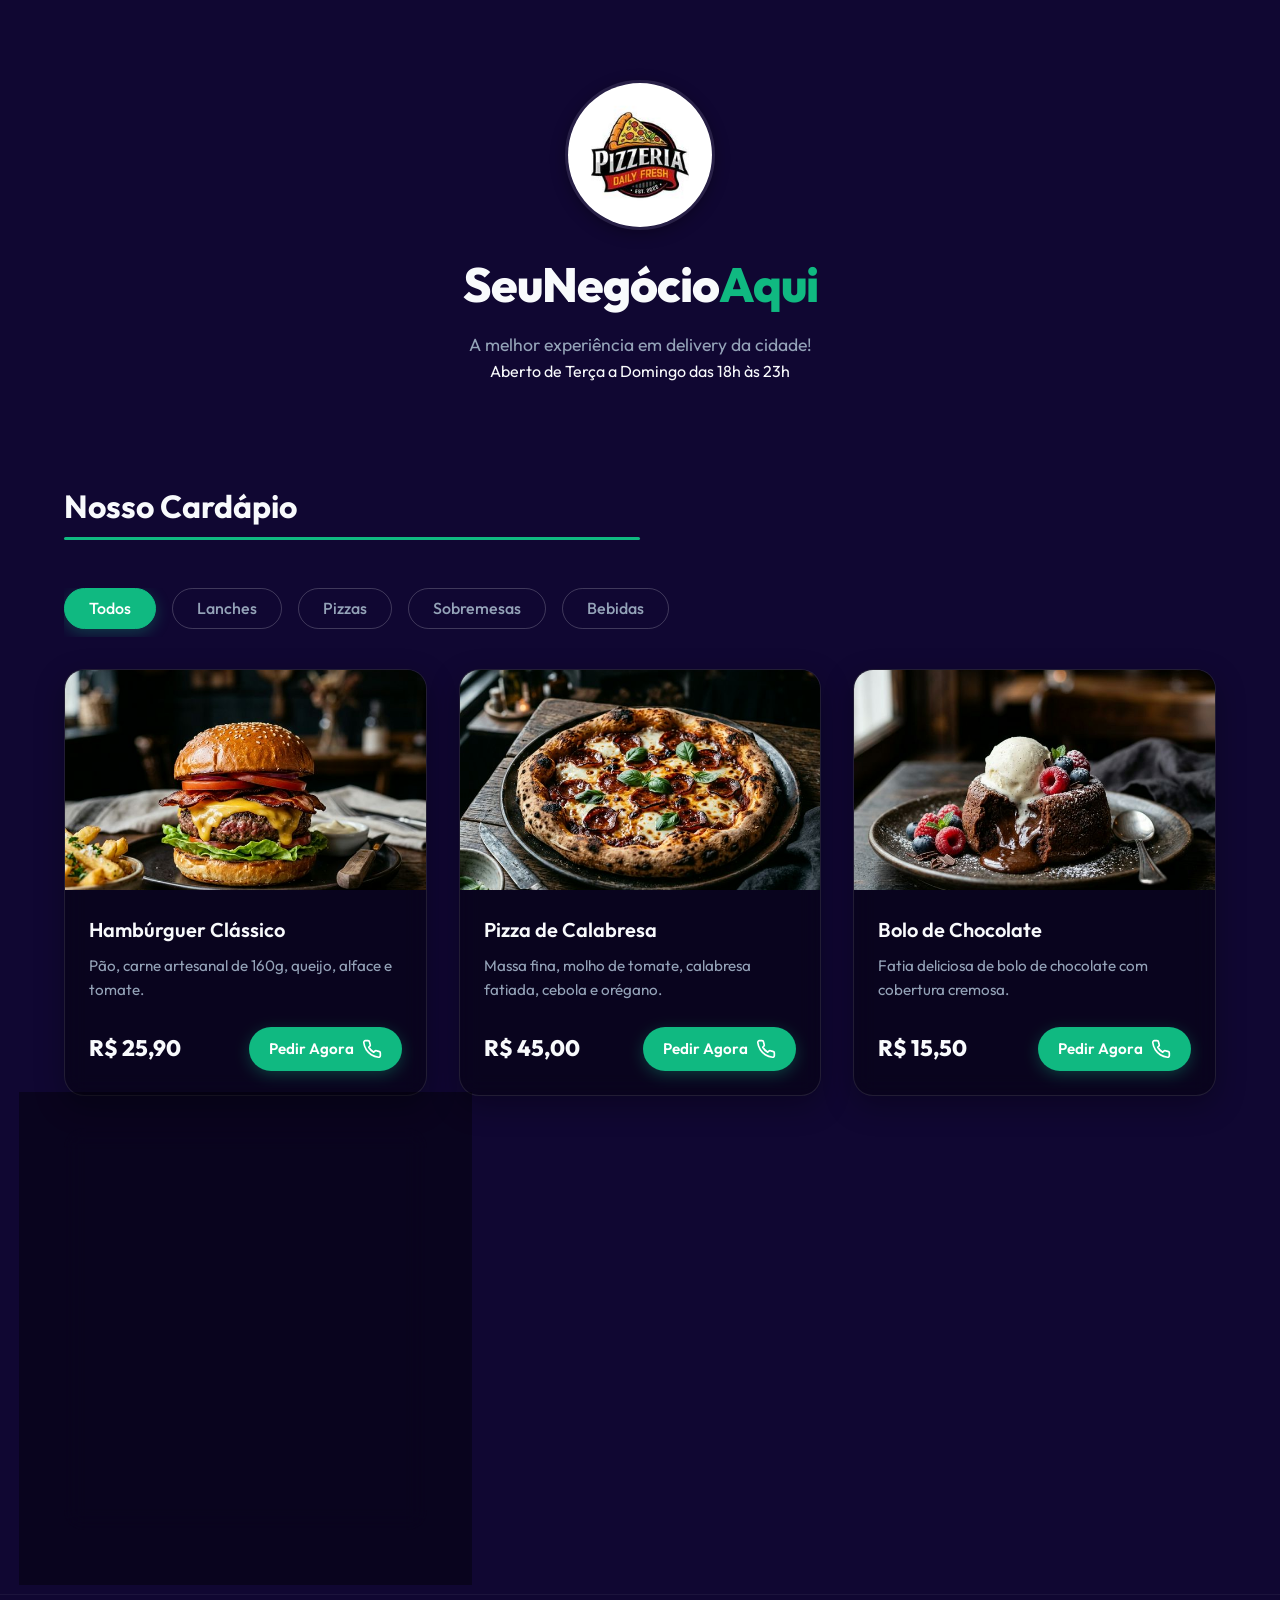
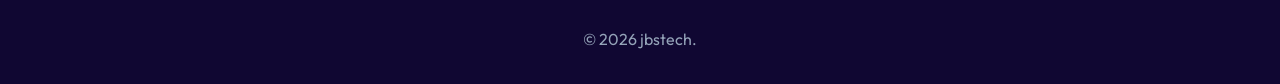
==== index.html @ eecffa64 "first commit" ====
<!DOCTYPE html>
<html lang="pt-BR">

<head>
    <meta charset="UTF-8">
    <meta name="viewport" content="width=device-width, initial-scale=1.0">
    <title id="page-title">Menu | Faça seu pedido</title>
    <meta name="description" content="Cardápio online. Escolha seus produtos e peça diretamente pelo WhatsApp.">
    <link rel="preconnect" href="https://fonts.googleapis.com">
    <link rel="preconnect" href="https://fonts.gstatic.com" crossorigin>
    <link href="https://fonts.googleapis.com/css2?family=Outfit:wght@300;400;600;800&display=swap" rel="stylesheet">
    <link rel="stylesheet" href="style.css">
</head>

<body>
    <header class="header">
        <div class="container header-content">
            <!-- As informações abaixo agora são alteradas automaticamente pelo arquivo script.js! -->
            <img src="" alt="Logo" class="brand-logo" id="brand-logo" style="display: none;">
            <h1 class="logo" id="brand-name">Nome do <span>Estabelecimento</span></h1>
            <p class="subtitle" id="brand-subtitle">Seu subtítulo principal vai aqui</p>
            <p id="brand-slogan">Slogan ou aviso adicional vai aqui</p>
        </div>
    </header>

    <main class="container">
        <section class="menu-section">
            <div class="menu-header">
                <h2 class="section-title">Nosso Cardápio</h2>
                <nav id="category-menu" class="category-menu">
                    <!-- Categorias geradas automaticamente pelo script.js -->
                </nav>
            </div>

            <div class="grid" id="product-list">
                <!-- Os produtos serão carregados aqui automaticamente pelo script.js -->
            </div>
        </section>
    </main>

    <footer class="footer">
        <div class="container">
            <p>&copy; <span id="year"></span> jbstech.</p>
        </div>
    </footer>

    <script src="script.js"></script>
</body>

</html>
---- style.css ----
:root {
    --primary-bg: #100732;
    --card-bg: rgba(0, 0, 0, 0.4);
    /* Fundo escuro universal e neutro para combinar com qualquer cor do site */
    --text-main: #f8fafc;
    --text-muted: #94a3b8;
    --accent: #10b981;
    /* WhatsApp Greenish Accent */
    --accent-hover: #059669;
    --card-radius: 20px;
    --transition-speed: 0.3s;
}

* {
    margin: 0;
    padding: 0;
    box-sizing: border-box;
}

body {
    font-family: 'Outfit', sans-serif;
    background-color: var(--primary-bg);
    color: var(--text-main);
    line-height: 1.6;
    min-height: 100vh;
    display: flex;
    flex-direction: column;
}

.container {
    width: 90%;
    max-width: 1200px;
    margin: 0 auto;
}

/* Header Styles */
.header {
    padding: 5rem 0 4rem 0;
    /* Um pouco mais alto para a foto aparecer bem */
    text-align: center;
    margin-bottom: 2rem;
    position: relative;
    /* Necessário para o pseudo-elemento absoluto */
}

/* Os pseudo-elementos abaixo hospedam as duas imagens de fundo injetadas. 
   O CSS lida com a transição de opacidade (crossfade) super suave entre elas! */
.header::before, .header::after {
    content: "";
    position: absolute;
    top: 0; left: 0; right: 0; bottom: 0;
    background-size: cover;
    background-position: center;
    z-index: -1;
    /* Transição mágica e lenta de 2 segundos de esfumaçamento */
    transition: opacity 2s ease-in-out;
    /* A máscara faz com que a opacidade dessa imagem desapareça totalmente aos 98% da altura */
    -webkit-mask-image: linear-gradient(to bottom, black 0%, black 85%, transparent 98%);
    mask-image: linear-gradient(to bottom, black 0%, black 85%, transparent 98%);
}

.header::before {
    background-image: var(--header-bg-image-1);
    opacity: 0.35; /* Imagem 1 começa visível */
}

.header::after {
    background-image: var(--header-bg-image-2);
    opacity: 0; /* Imagem 2 começa escondida */
}

/* Quando o JS injeta essa classe, a Imagem 1 esconde e a Imagem 2 aparece */
.header.show-second-bg::before {
    opacity: 0;
}
.header.show-second-bg::after {
    opacity: 0.35;
}

.header .container {
    position: relative;
    z-index: 1;
    /* Garante que os textos do título e logo fiquem ACIMA da imagem com opacidade */
}

.logo {
    font-size: 3rem;
    font-weight: 800;
    letter-spacing: -1px;
    margin-bottom: 0.5rem;
}

.logo span {
    color: var(--accent);
}

.subtitle {
    font-size: 1.1rem;
    color: var(--text-muted);
}

/* Menu Grid */
.menu-section {
    flex: 1;
    margin-bottom: 4rem;
}

.section-title {
    font-size: 2rem;
    margin-bottom: 2rem;
    position: relative;
    display: inline-block;
}

.section-title::after {
    content: '';
    position: absolute;
    bottom: -8px;
    left: 0;
    width: 50%;
    height: 3px;
    background-color: var(--accent);
    border-radius: 2px;
}

.grid {
    display: grid;
    grid-template-columns: repeat(auto-fill, minmax(320px, 1fr));
    gap: 2rem;
}

/* Card Styles - Glassmorphism */
.card {
    background: var(--card-bg);
    border-radius: var(--card-radius);
    overflow: hidden;
    backdrop-filter: blur(10px);
    -webkit-backdrop-filter: blur(10px);
    border: 1px solid rgba(255, 255, 255, 0.1);
    box-shadow: 0 10px 30px rgba(0, 0, 0, 0.3);
    transition: transform var(--transition-speed) ease, box-shadow var(--transition-speed) ease;
    display: flex;
    flex-direction: column;
}

.card:hover {
    transform: translateY(-8px);
    box-shadow: 0 20px 40px rgba(0, 0, 0, 0.5);
    border-color: rgba(16, 185, 129, 0.3);
}

.card-image-wrapper {
    width: 100%;
    height: 220px;
    overflow: hidden;
    position: relative;
}

.card-image {
    width: 100%;
    height: 100%;
    object-fit: cover;
    transition: transform 0.5s ease;
}

.card:hover .card-image {
    transform: scale(1.08);
}

.card-content {
    padding: 1.5rem;
    display: flex;
    flex-direction: column;
    flex: 1;
}

.card-title {
    font-size: 1.25rem;
    font-weight: 600;
    margin-bottom: 0.5rem;
}

.card-description {
    color: var(--text-muted);
    font-size: 0.95rem;
    margin-bottom: 1.5rem;
    flex: 1;
    /* Pushes footer to bottom */
}

.card-footer {
    display: flex;
    justify-content: space-between;
    align-items: center;
    margin-top: auto;
}

.price {
    font-size: 1.4rem;
    font-weight: 800;
    color: var(--text-main);
}

/* Premium Button */
.btn-order {
    background: var(--accent);
    color: white;
    border: none;
    padding: 0.75rem 1.25rem;
    border-radius: 50px;
    font-weight: 600;
    font-family: inherit;
    font-size: 0.95rem;
    cursor: pointer;
    display: flex;
    align-items: center;
    gap: 0.5rem;
    transition: all var(--transition-speed) ease;
    box-shadow: 0 4px 15px rgba(16, 185, 129, 0.3);
}

.btn-order:hover {
    background: var(--accent-hover);
    transform: scale(1.05);
    box-shadow: 0 6px 20px rgba(16, 185, 129, 0.5);
}

.btn-order:active {
    transform: scale(0.98);
}

/* Footer */
.footer {
    text-align: center;
    padding: 2rem 0;
    color: var(--text-muted);
    border-top: 1px solid rgba(255, 255, 255, 0.05);
    margin-top: auto;
}

/* Responsive */
@media (max-width: 768px) {
    .header {
        padding: 2.5rem 0;
    }

    .logo {
        font-size: 2.5rem;
    }

    .brand-logo {
        max-width: 120px;
        height: 120px;
        margin-bottom: 0.5rem;
    }

    .grid {
        grid-template-columns: repeat(2, 1fr);
        /* 2 Protudos Lado a Lado */
        gap: 0.8rem;
        /* Espaçamento menor entre os cards */
    }

    .card-image-wrapper {
        height: 120px;
        /* Imagens um pouco menores para não alongar muito a tela */
    }

    .card-content {
        padding: 0.8rem;
        /* Margens internas mais justas */
    }

    .card-title {
        font-size: 1rem;
        /* Título um pouco menor */
        line-height: 1.2;
        margin-bottom: 0.3rem;
    }

    .card-description {
        font-size: 0.8rem;
        /* Descrição menor para não tomar tanto espaço vertical */
        margin-bottom: 0.8rem;
    }

    .card-footer {
        flex-direction: column;
        /* Coloca o botão Embaixo do preço no celular para evitar furos */
        align-items: flex-start;
        gap: 0.6rem;
    }

    .price {
        font-size: 1.1rem;
    }

    .btn-order {
        width: 100%;
        /* Botão largo acompanhando as 2 coluninhas */
        justify-content: center;
        padding: 0.5rem;
        font-size: 0.85rem;
    }

    .container {
        width: 96%;
        /* Ganhar o máximo de espaço na largura da tela */
    }

    .btn-category {
        padding: 0.5rem 1.2rem;
        font-size: 0.95rem;
    }
}

/* Category Menu */
.menu-header {
    margin-bottom: 2rem;
    display: flex;
    flex-direction: column;
    gap: 1.5rem;
}

.category-menu {
    display: flex;
    gap: 1rem;
    overflow-x: auto;
    padding-bottom: 0.5rem;
    scrollbar-width: none;
    /* Firefox */
    -webkit-overflow-scrolling: touch;
    /* Scroll suave e natural nos iPhones (iOS) */
    scroll-behavior: smooth;
}

.category-menu::-webkit-scrollbar {
    display: none;
    /* Chrome, Safari */
}

.btn-category {
    background: transparent;
    color: var(--text-muted);
    border: 1px solid rgba(255, 255, 255, 0.2);
    padding: 0.6rem 1.5rem;
    border-radius: 50px;
    font-family: inherit;
    font-size: 1rem;
    font-weight: 500;
    cursor: pointer;
    white-space: nowrap;
    flex-shrink: 0;
    /* Garante que os botões MANTENHAM seu tamanho original e ativem o scroll! */
    transition: all var(--transition-speed) ease;
}

.btn-category:hover {
    color: var(--text-main);
    border-color: rgba(255, 255, 255, 0.5);
}

.btn-category.active {
    background: var(--accent);
    color: white;
    border-color: var(--accent);
    box-shadow: 0 4px 15px rgba(16, 185, 129, 0.3);
}

/* Logo Styles & Animations */
@keyframes float {
    0% {
        transform: translateY(0px);
        box-shadow: 0 4px 15px rgba(0, 0, 0, 0.3);
    }

    50% {
        transform: translateY(-8px);
        box-shadow: 0 12px 20px rgba(0, 0, 0, 0.4);
    }

    100% {
        transform: translateY(0px);
        box-shadow: 0 4px 15px rgba(0, 0, 0, 0.3);
    }
}

.brand-logo {
    max-width: 150px;
    height: 150px;
    object-fit: cover;
    border-radius: 50%;
    /* Faz a imagem ficar perfeitamente redonda */
    margin: 0 auto 1rem auto;
    display: block;
    box-shadow: 0 4px 15px rgba(0, 0, 0, 0.3);
    /* Uma sombra leve para dar muito destaque */
    border: 3px solid rgba(255, 255, 255, 0.1);
    /* Efeito de borda fina elegante */
    animation: float 4s ease-in-out infinite;
    /* Animação flutuante premium e super leve */
}
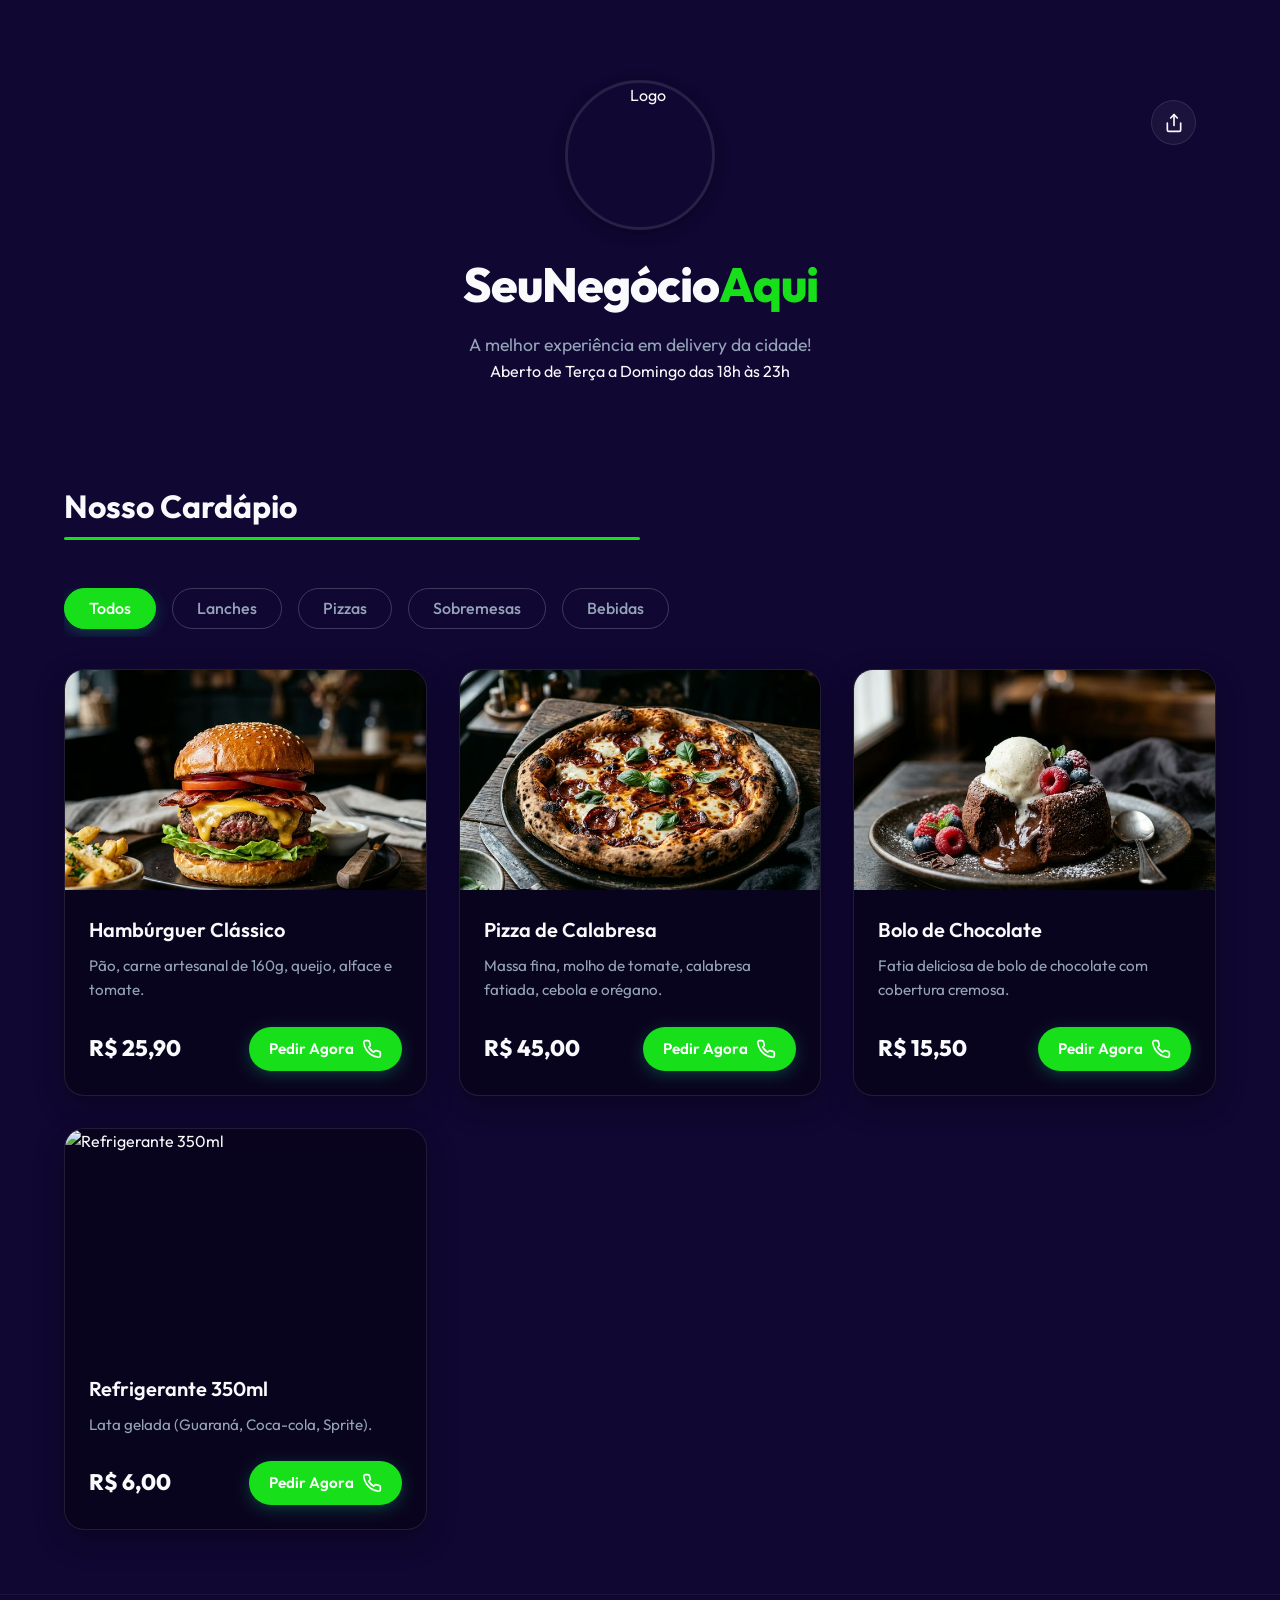
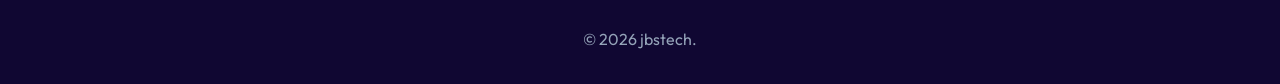
==== commit 9af8aa53: "feat: suporte a múltiplas lojas, temas visuais e botão de compartilhar" ====
--- a/index.html
+++ b/index.html
@@ -20,6 +20,11 @@
             <h1 class="logo" id="brand-name">Nome do <span>Estabelecimento</span></h1>
             <p class="subtitle" id="brand-subtitle">Seu subtítulo principal vai aqui</p>
             <p id="brand-slogan">Slogan ou aviso adicional vai aqui</p>
+            
+            <!-- Botão de Compartilhar Discreto -->
+            <button class="btn-share" id="btn-share" title="Compartilhar Cardápio">
+                <svg xmlns="http://www.w3.org/2000/svg" width="20" height="20" viewBox="0 0 24 24" fill="none" stroke="currentColor" stroke-width="2" stroke-linecap="round" stroke-linejoin="round"><path d="M4 12v8a2 2 0 0 0 2 2h12a2 2 0 0 0 2-2v-8"></path><polyline points="16 6 12 2 8 6"></polyline><line x1="12" y1="2" x2="12" y2="15"></line></svg>
+            </button>
         </div>
     </header>
 
@@ -44,6 +49,7 @@
         </div>
     </footer>
 
+    <script src="data.js"></script>
     <script src="script.js"></script>
 </body>
 
--- a/style.css
+++ b/style.css
@@ -97,6 +97,52 @@
 .subtitle {
     font-size: 1.1rem;
     color: var(--text-muted);
+}
+
+.brand-slogan {
+    color: var(--text-muted);
+    font-size: 0.9rem;
+    margin-bottom: 2rem;
+}
+
+/* Botão de Compartilhar Discreto */
+.btn-share {
+    position: absolute;
+    top: 20px;
+    right: 20px;
+    width: 45px;
+    height: 45px;
+    background: rgba(255, 255, 255, 0.05); /* Bem transparente */
+    border: 1px solid rgba(255, 255, 255, 0.1);
+    color: var(--text-main);
+    border-radius: 50%; /* Redondo */
+    display: flex;
+    align-items: center;
+    justify-content: center;
+    cursor: pointer;
+    transition: all 0.3s cubic-bezier(0.175, 0.885, 0.32, 1.275);
+    backdrop-filter: blur(5px);
+    z-index: 20;
+}
+
+.btn-share:hover {
+    background: rgba(255, 255, 255, 0.15);
+    border-color: var(--accent);
+    color: var(--accent);
+    transform: rotate(15deg) scale(1.1);
+}
+
+.btn-share:active {
+    transform: scale(0.9);
+}
+
+@media (max-width: 768px) {
+    .btn-share {
+        top: 15px;
+        right: 15px;
+        width: 40px;
+        height: 40px;
+    }
 }
 
 /* Menu Grid */
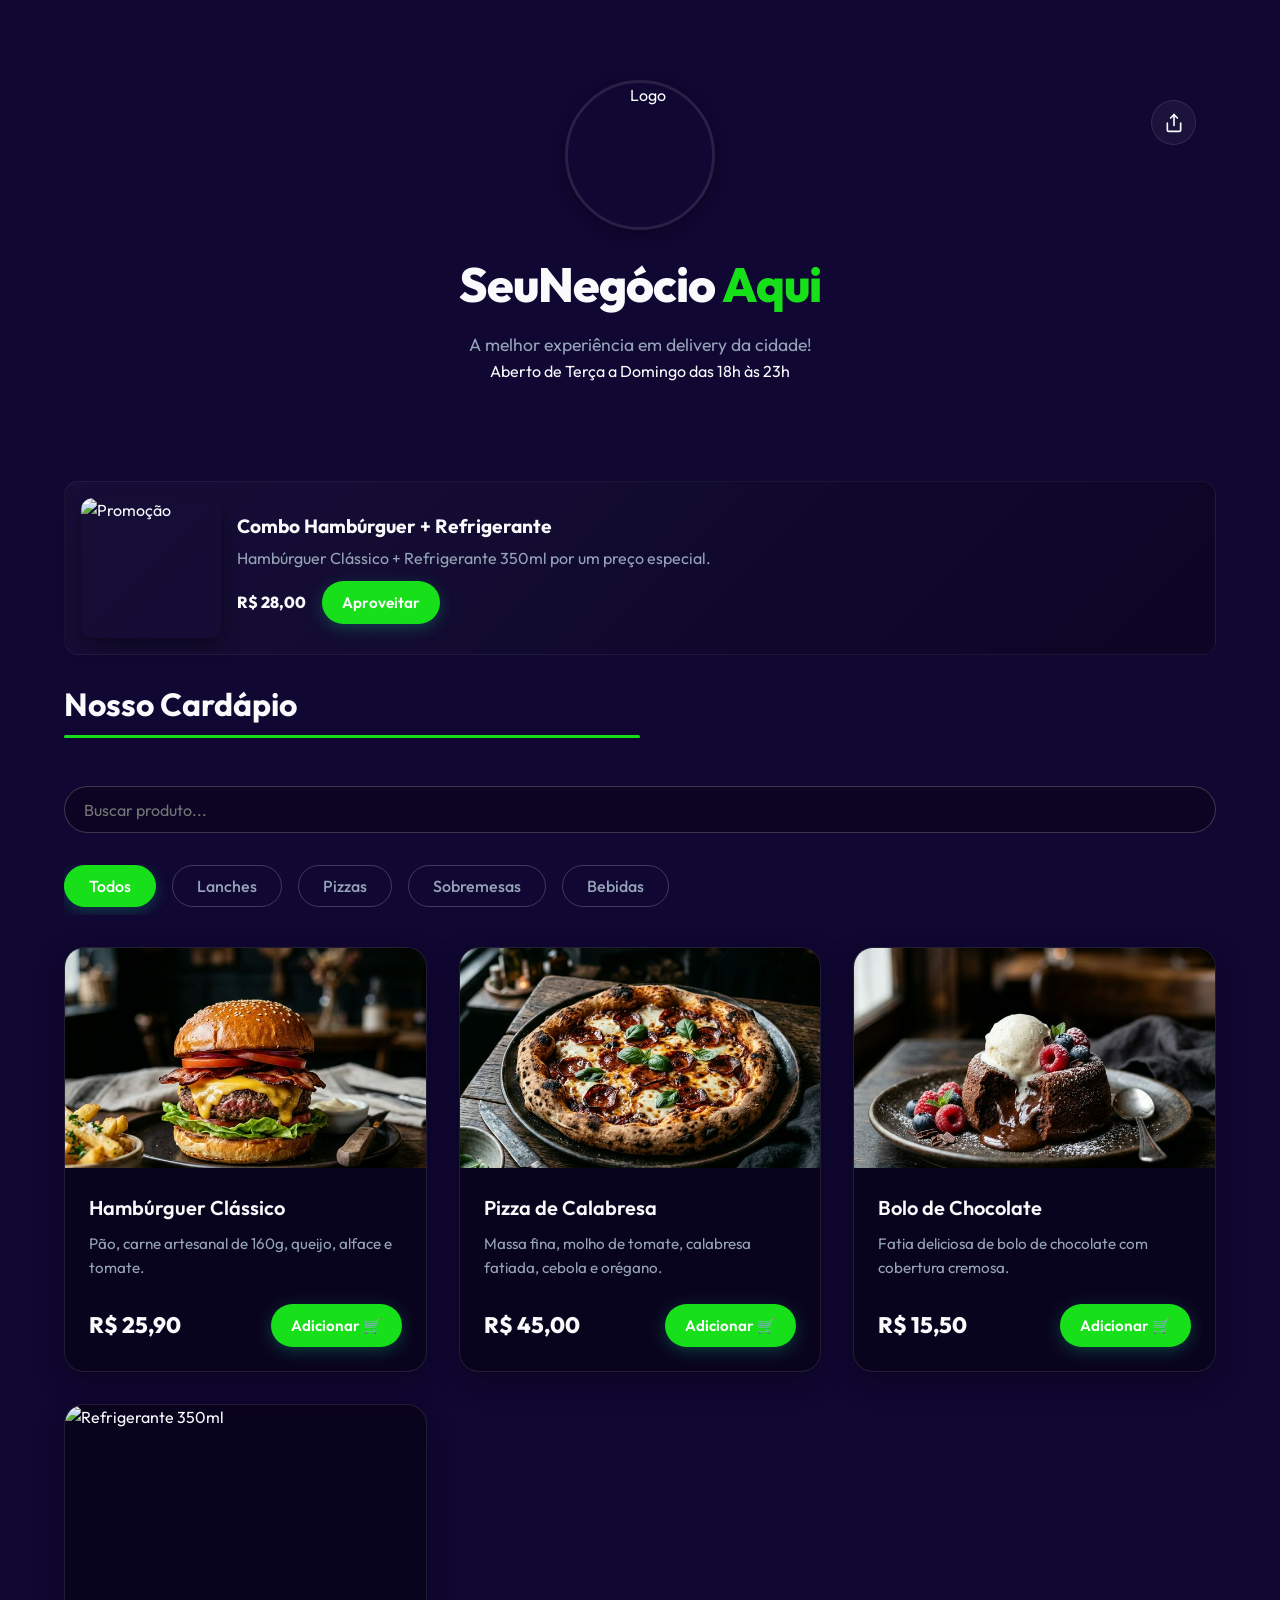
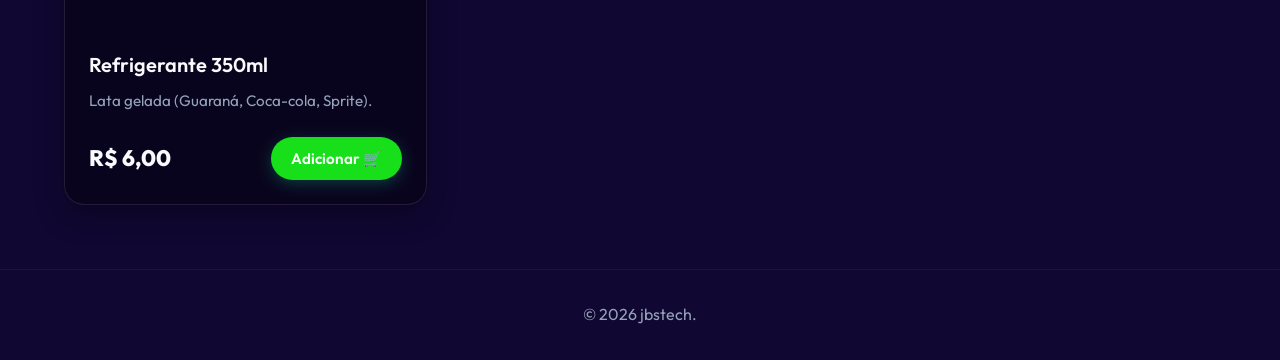
==== commit 8d9395d8: "Adicionado funcionalidades e melhorias no projeto" ====
--- a/index.html
+++ b/index.html
@@ -29,9 +29,28 @@
     </header>
 
     <main class="container">
+        <!-- Seção Promoção de Hoje (preenchida via script.js se disponível) -->
+        <section id="promo-section" class="promo-section" style="display:none; margin-bottom:1.5rem;">
+            <div class="promo-card">
+                <div class="promo-image-wrapper">
+                    <img id="promo-image" src="" alt="Promoção" class="promo-image" style="display:none; width:140px; height:140px; object-fit:cover; border-radius:12px;">
+                </div>
+                <div class="promo-content">
+                    <h2 id="promo-title"></h2>
+                    <p id="promo-desc" class="small-muted"></p>
+                    <div style="display:flex; gap:1rem; align-items:center; margin-top:0.6rem;">
+                        <div id="promo-price" style="font-weight:800;"></div>
+                        <button id="promo-order" class="btn-order">Aproveitar</button>
+                    </div>
+                </div>
+            </div>
+        </section>
         <section class="menu-section">
             <div class="menu-header">
                 <h2 class="section-title">Nosso Cardápio</h2>
+                <div class="search-container">
+                    <input type="text" id="search-input" placeholder="Buscar produto...">
+                </div>
                 <nav id="category-menu" class="category-menu">
                     <!-- Categorias geradas automaticamente pelo script.js -->
                 </nav>
@@ -43,12 +62,76 @@
         </section>
     </main>
 
+    <!-- Botão de Voltar ao Topo -->
+    <button id="back-to-top" class="back-to-top" title="Voltar ao topo">
+        ↑
+    </button>
+
+    <!-- Botão Flutuante do Carrinho -->
+    <button id="cart-fab" class="cart-fab" style="display: none;">
+        🛒 <span id="cart-badge" class="cart-badge">0</span>
+    </button>
+
+    <!-- Modal de Extras/Adicionais -->
+    <div id="extras-overlay" class="cart-overlay"></div>
+    <div id="extras-modal" class="cart-modal">
+        <div class="cart-header">
+            <h2 id="extras-title">Adicionais</h2>
+            <button id="close-extras" class="btn-close">&times;</button>
+        </div>
+        <div id="extras-list" class="cart-items" style="gap: 0.5rem;"></div>
+        <div class="cart-footer"><button id="btn-confirm-extras" class="btn-checkout">Confirmar Adição</button></div>
+    </div>
+
+    <!-- Modal do Carrinho -->
+    <div id="cart-overlay" class="cart-overlay"></div>
+    <div id="cart-modal" class="cart-modal">
+        <div class="cart-header">
+            <h2>Seu Pedido</h2>
+            <button id="close-cart" class="btn-close">&times;</button>
+        </div>
+        <div id="cart-items" class="cart-items"></div>
+        <div class="cart-payment" style="padding: 0 1.5rem 1rem 1.5rem;">
+            <select id="cart-payment-method" class="cart-select">
+                <option value="">Forma de Pagamento...</option>
+                <option value="Pix">Pix</option>
+                <option value="Cartão de Crédito">Cartão de Crédito</option>
+                <option value="Cartão de Débito">Cartão de Débito</option>
+                <option value="Dinheiro">Dinheiro</option>
+            </select>
+        </div>
+        <div class="cart-observations">
+            <textarea id="cart-notes" placeholder="Endereço de entrega ou observações do pedido..." rows="2"></textarea>
+        </div>
+        <div class="cart-footer">
+            <div class="cart-total"><span>Total:</span> <span id="cart-total-price">R$ 0,00</span></div>
+            <button id="btn-checkout" class="btn-checkout">Finalizar Pedido 💬</button>
+        </div>
+    </div>
+
     <footer class="footer">
         <div class="container">
             <p>&copy; <span id="year"></span> jbstech.</p>
         </div>
     </footer>
 
+    <!-- Firebase SDK (Versão Compat) -->
+    <script src="https://www.gstatic.com/firebasejs/10.8.1/firebase-app-compat.js"></script>
+    <script src="https://www.gstatic.com/firebasejs/10.8.1/firebase-firestore-compat.js"></script>
+    <script>
+        // Suas credenciais traduzidas para a inicialização Compat
+        const firebaseConfig = {
+            apiKey: "AIzaSyABboRzNIklEJN7lwu7bA0JFhTa43QCgbU",
+            authDomain: "cardapio-8b24a.firebaseapp.com",
+            projectId: "cardapio-8b24a",
+            storageBucket: "cardapio-8b24a.firebasestorage.app",
+            messagingSenderId: "211578251149",
+            appId: "1:211578251149:web:6795281b760cedd99dbfc4"
+        };
+        firebase.initializeApp(firebaseConfig);
+        const db = firebase.firestore();
+    </script>
+
     <script src="data.js"></script>
     <script src="script.js"></script>
 </body>
--- a/style.css
+++ b/style.css
@@ -175,6 +175,22 @@
     gap: 2rem;
 }
 
+/* Estado Vazio (Busca) */
+.empty-state {
+    grid-column: 1 / -1;
+    text-align: center;
+    padding: 3rem 1rem;
+    color: var(--text-muted);
+}
+.empty-state p {
+    font-size: 1.2rem;
+    color: var(--text-main);
+    margin-bottom: 0.5rem;
+}
+.empty-state small {
+    font-size: 0.95rem;
+}
+
 /* Card Styles - Glassmorphism */
 .card {
     background: var(--card-bg);
@@ -366,6 +382,27 @@
     display: flex;
     flex-direction: column;
     gap: 1.5rem;
+}
+
+.search-container {
+    margin-bottom: 0.5rem;
+}
+
+#search-input {
+    width: 100%;
+    padding: 0.8rem 1.2rem;
+    border-radius: 50px;
+    background: rgba(0, 0, 0, 0.3);
+    border: 1px solid rgba(255, 255, 255, 0.2);
+    color: var(--text-main);
+    font-family: inherit;
+    font-size: 1rem;
+    outline: none;
+    transition: border-color var(--transition-speed);
+}
+
+#search-input:focus {
+    border-color: var(--accent);
 }
 
 .category-menu {
@@ -445,4 +482,258 @@
     /* Efeito de borda fina elegante */
     animation: float 4s ease-in-out infinite;
     /* Animação flutuante premium e super leve */
+}
+
+/* Promoção de Hoje */
+.promo-section .promo-card {
+    display:flex;
+    gap:1rem;
+    align-items:center;
+    background: linear-gradient(135deg, rgba(255,255,255,0.03), rgba(0,0,0,0.25));
+    padding:1rem;
+    border-radius:14px;
+    border:1px solid rgba(255,255,255,0.05);
+}
+
+.promo-section .promo-image {
+    box-shadow: 0 8px 20px rgba(0,0,0,0.4);
+}
+
+.promo-section h2 { margin:0; font-size:1.2rem; }
+.promo-section .promo-content { display:flex; flex-direction:column; }
+.promo-section .small-muted { margin-top:0.25rem; color:var(--text-muted); }
+
+/* Hero CTA (grande e chamativo) */
+/* Product badge */
+
+/* Product badge */
+.card { position: relative; }
+.badge {
+    position: absolute;
+    top: 12px;
+    left: 12px;
+    background: var(--accent);
+    color: white;
+    padding: 0.35rem 0.6rem;
+    border-radius: 12px;
+    font-size: 0.8rem;
+    font-weight:700;
+    box-shadow: 0 6px 18px rgba(16,185,129,0.12);
+}
+
+/* --- Botão Voltar ao Topo --- */
+.back-to-top {
+    position: fixed;
+    bottom: 110px; /* Acima do botão do carrinho */
+    right: 30px;
+    background: var(--card-bg);
+    color: var(--text-main);
+    border: 1px solid rgba(255, 255, 255, 0.1);
+    width: 45px;
+    height: 45px;
+    border-radius: 50%;
+    font-size: 1.2rem;
+    font-weight: bold;
+    cursor: pointer;
+    box-shadow: 0 4px 15px rgba(0, 0, 0, 0.3);
+    z-index: 99;
+    display: flex;
+    align-items: center;
+    justify-content: center;
+    opacity: 0;
+    visibility: hidden;
+    transform: translateY(20px);
+    transition: all var(--transition-speed) ease;
+    backdrop-filter: blur(5px);
+}
+.back-to-top.visible { opacity: 1; visibility: visible; transform: translateY(0); }
+.back-to-top:hover { background: rgba(255, 255, 255, 0.1); border-color: var(--accent); color: var(--accent); }
+
+/* --- Carrinho de Compras --- */
+.cart-fab {
+    position: fixed;
+    bottom: 30px;
+    right: 30px;
+    background: var(--accent);
+    color: white;
+    border: none;
+    width: 65px;
+    height: 65px;
+    border-radius: 50%;
+    font-size: 1.8rem;
+    cursor: pointer;
+    box-shadow: 0 4px 15px rgba(16, 185, 129, 0.4);
+    z-index: 100;
+    align-items: center;
+    justify-content: center;
+    transition: transform var(--transition-speed) ease;
+}
+
+.cart-fab:hover { transform: scale(1.1); }
+
+.cart-badge {
+    position: absolute;
+    top: -5px;
+    right: -5px;
+    background: #ef4444; /* Vermelho chamativo */
+    color: white;
+    font-size: 0.85rem;
+    font-weight: 800;
+    width: 24px;
+    height: 24px;
+    border-radius: 50%;
+    display: flex;
+    align-items: center;
+    justify-content: center;
+    border: 2px solid var(--primary-bg);
+}
+
+.cart-overlay {
+    position: fixed;
+    top: 0; left: 0; right: 0; bottom: 0;
+    background: rgba(0, 0, 0, 0.6);
+    backdrop-filter: blur(5px);
+    z-index: 1000;
+    display: none;
+    opacity: 0;
+    transition: opacity 0.3s ease;
+}
+
+.cart-overlay.active { display: block; opacity: 1; }
+
+.cart-modal {
+    position: fixed;
+    top: 50%; left: 50%;
+    transform: translate(-50%, -50%) scale(0.9);
+    background: var(--primary-bg);
+    border: 1px solid rgba(255,255,255,0.1);
+    border-radius: var(--card-radius);
+    width: 90%;
+    max-width: 450px;
+    max-height: 80vh;
+    z-index: 1001;
+    display: none;
+    flex-direction: column;
+    opacity: 0;
+    transition: all 0.3s ease;
+    box-shadow: 0 20px 50px rgba(0,0,0,0.5);
+}
+
+.cart-modal.active {
+    display: flex; opacity: 1;
+    transform: translate(-50%, -50%) scale(1);
+}
+
+/* Modal de Extras Específico */
+.extra-option {
+    display: flex;
+    justify-content: space-between;
+    align-items: center;
+    padding: 0.8rem;
+    background: rgba(0,0,0,0.2);
+    border-radius: 8px;
+    border: 1px solid rgba(255,255,255,0.05);
+    cursor: pointer;
+}
+.extra-option:hover {
+    background: rgba(0,0,0,0.4);
+    border-color: rgba(16, 185, 129, 0.3);
+}
+
+.cart-header { padding: 1.5rem; border-bottom: 1px solid rgba(255,255,255,0.05); display: flex; justify-content: space-between; align-items: center; }
+.btn-close { background: transparent; border: none; color: var(--text-muted); font-size: 2rem; cursor: pointer; line-height: 1; }
+.btn-close:hover { color: var(--text-main); }
+
+.cart-items { padding: 1.5rem; overflow-y: auto; flex: 1; display: flex; flex-direction: column; gap: 1rem; }
+.cart-item { display: flex; justify-content: space-between; align-items: center; background: var(--card-bg); padding: 1rem; border-radius: 12px; border: 1px solid rgba(255,255,255,0.05); }
+.cart-item-info h4 { margin-bottom: 0.2rem; font-size: 1rem; }
+.cart-item-info p { color: var(--accent); font-weight: 600; font-size: 0.9rem; }
+
+.cart-controls { display: flex; align-items: center; gap: 0.8rem; }
+.cart-controls button {
+    background: rgba(255,255,255,0.1); border: none; color: white;
+    width: 28px; height: 28px; border-radius: 6px; cursor: pointer; font-weight: bold; transition: 0.2s;
+}
+.cart-controls button:hover { background: rgba(255,255,255,0.2); }
+
+.cart-controls .btn-remove { background: rgba(239, 68, 68, 0.15); margin-left: 0.4rem; }
+.cart-controls .btn-remove:hover { background: rgba(239, 68, 68, 0.8); }
+
+.cart-footer { padding: 1.5rem; border-top: 1px solid rgba(255,255,255,0.05); }
+.cart-total { display: flex; justify-content: space-between; align-items: center; font-size: 1.2rem; font-weight: 800; margin-bottom: 1rem; }
+
+.btn-checkout {
+    width: 100%;
+    background: var(--accent);
+    color: white;
+    border: none;
+    padding: 1rem;
+    border-radius: 50px;
+    font-size: 1.1rem;
+    font-weight: bold;
+    cursor: pointer;
+    transition: all var(--transition-speed);
+}
+.btn-checkout:hover { background: var(--accent-hover); transform: scale(1.02); }
+
+.cart-select {
+    width: 100%;
+    background: rgba(0, 0, 0, 0.3);
+    border: 1px solid rgba(255, 255, 255, 0.1);
+    color: var(--text-main);
+    border-radius: 8px;
+    padding: 0.8rem;
+    font-family: inherit;
+    font-size: 0.95rem;
+    outline: none;
+    transition: border-color var(--transition-speed);
+    cursor: pointer;
+}
+.cart-select:focus { border-color: var(--accent); }
+.cart-select option { background: var(--primary-bg); color: var(--text-main); }
+
+.cart-observations {
+    padding: 0 1.5rem 1rem 1.5rem;
+}
+
+#cart-notes {
+    width: 100%;
+    background: rgba(0, 0, 0, 0.3);
+    border: 1px solid rgba(255, 255, 255, 0.1);
+    color: var(--text-main);
+    border-radius: 8px;
+    padding: 0.8rem;
+    font-family: inherit;
+    font-size: 0.95rem;
+    resize: none;
+    outline: none;
+    transition: border-color var(--transition-speed);
+}
+
+#cart-notes:focus { border-color: var(--accent); }
+
+/* --- Estilos para Produtos Esgotados --- */
+.card.sold-out {
+    filter: grayscale(90%);
+    opacity: 0.7;
+}
+
+/* Mantém o efeito de levantar, mas sem a borda colorida */
+.card.sold-out:hover {
+    border-color: rgba(255, 255, 255, 0.1);
+}
+
+/* Desativa o zoom na imagem para itens esgotados */
+.card.sold-out:hover .card-image {
+    transform: scale(1);
+}
+
+/* Estiliza o botão desabilitado e remove seus efeitos de hover */
+.btn-order:disabled,
+.btn-order:disabled:hover {
+    background: #64748b; /* Um cinza neutro */
+    color: #cbd5e1;
+    cursor: not-allowed;
+    box-shadow: none;
+    transform: none;
 }
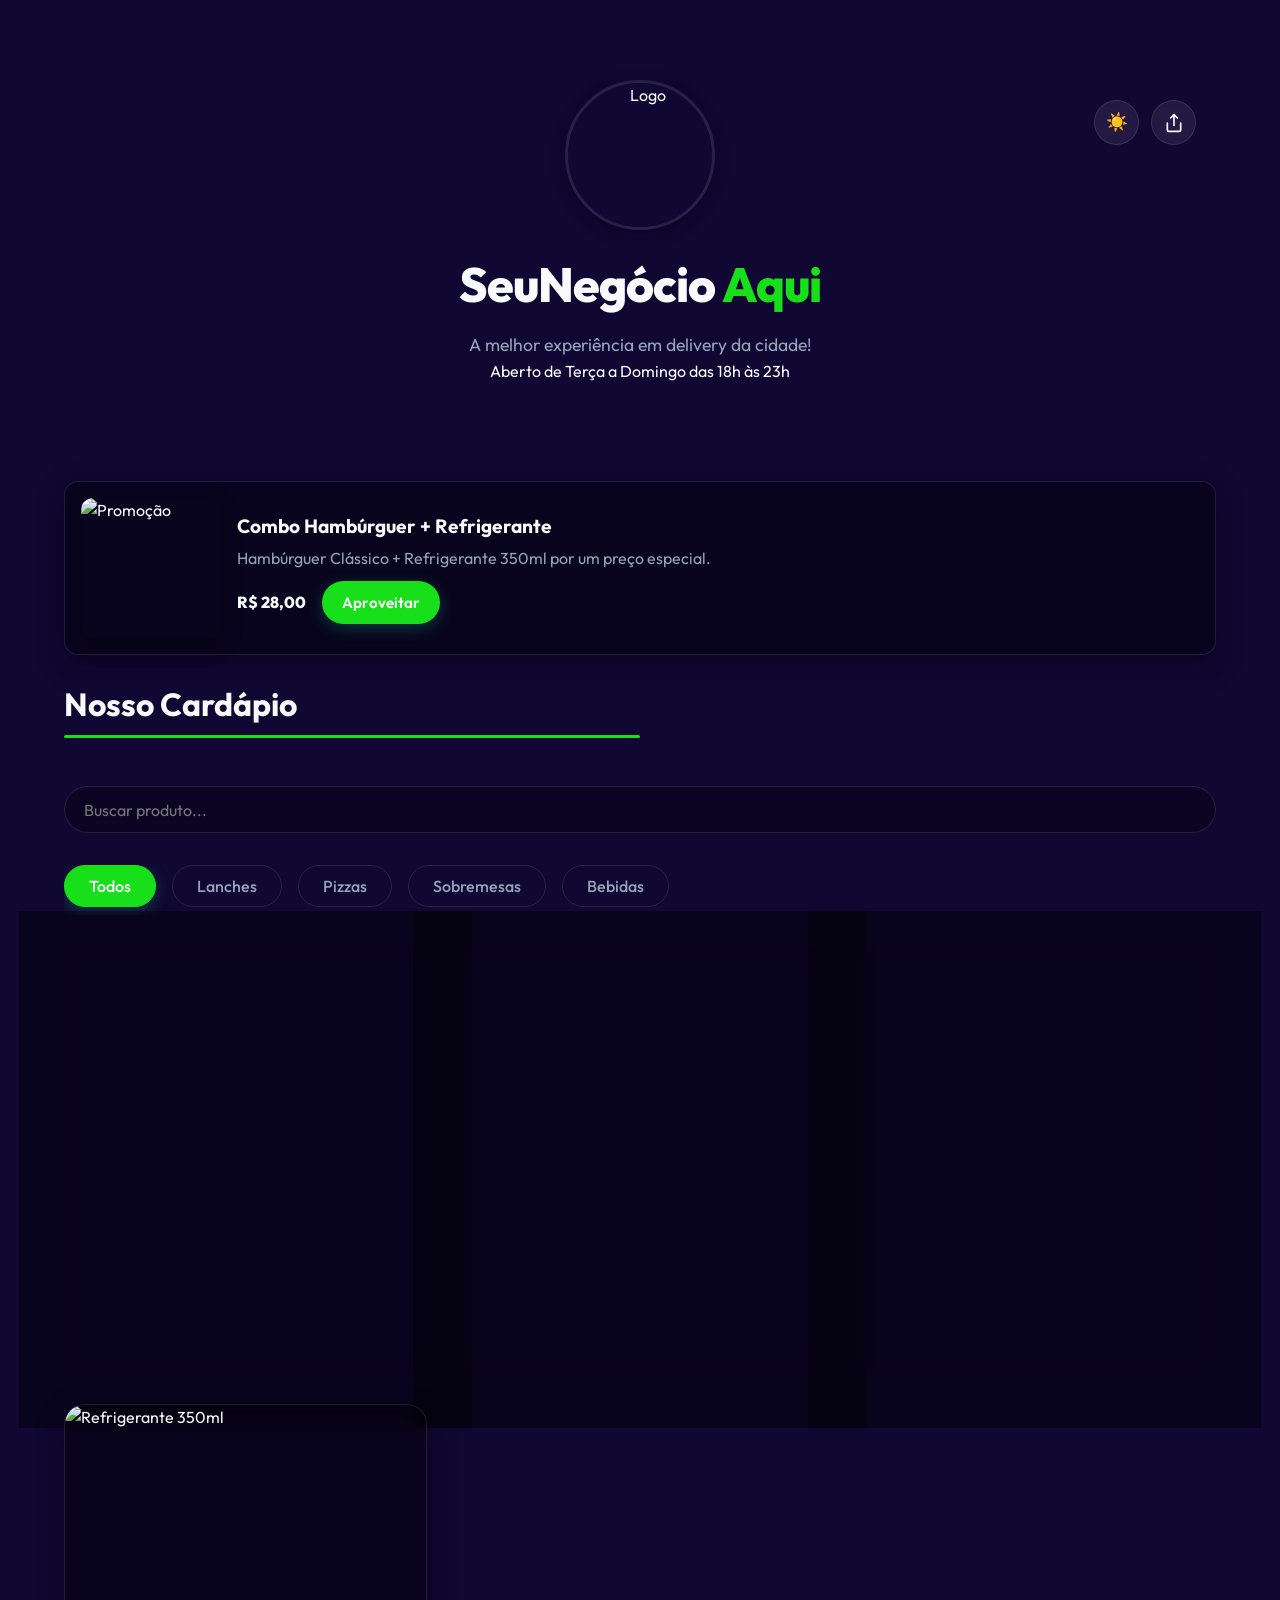
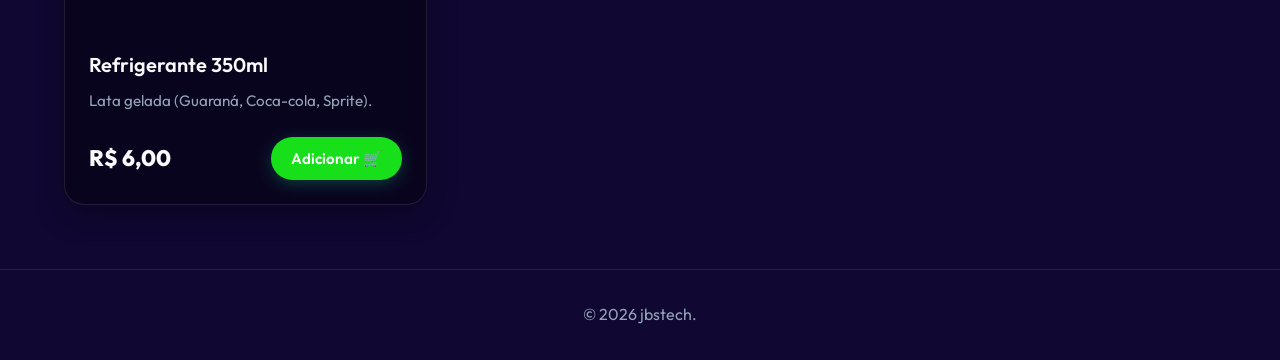
==== commit 7040c0ee: "adicionado tema claro" ====
--- a/index.html
+++ b/index.html
@@ -21,10 +21,12 @@
             <p class="subtitle" id="brand-subtitle">Seu subtítulo principal vai aqui</p>
             <p id="brand-slogan">Slogan ou aviso adicional vai aqui</p>
             
-            <!-- Botão de Compartilhar Discreto -->
-            <button class="btn-share" id="btn-share" title="Compartilhar Cardápio">
-                <svg xmlns="http://www.w3.org/2000/svg" width="20" height="20" viewBox="0 0 24 24" fill="none" stroke="currentColor" stroke-width="2" stroke-linecap="round" stroke-linejoin="round"><path d="M4 12v8a2 2 0 0 0 2 2h12a2 2 0 0 0 2-2v-8"></path><polyline points="16 6 12 2 8 6"></polyline><line x1="12" y1="2" x2="12" y2="15"></line></svg>
-            </button>
+            <div class="header-actions">
+                <button class="theme-toggle" id="theme-toggle" title="Alternar tema" aria-label="Alternar tema" aria-pressed="false">☀️</button>
+                <button class="btn-share" id="btn-share" title="Compartilhar Cardápio">
+                    <svg xmlns="http://www.w3.org/2000/svg" width="20" height="20" viewBox="0 0 24 24" fill="none" stroke="currentColor" stroke-width="2" stroke-linecap="round" stroke-linejoin="round"><path d="M4 12v8a2 2 0 0 0 2 2h12a2 2 0 0 0 2-2v-8"></path><polyline points="16 6 12 2 8 6"></polyline><line x1="12" y1="2" x2="12" y2="15"></line></svg>
+                </button>
+            </div>
         </div>
     </header>
 
--- a/style.css
+++ b/style.css
@@ -1,14 +1,33 @@
 :root {
     --primary-bg: #100732;
     --card-bg: rgba(0, 0, 0, 0.4);
-    /* Fundo escuro universal e neutro para combinar com qualquer cor do site */
+    --surface-bg: rgba(0, 0, 0, 0.4);
+    --surface-strong: rgba(255, 255, 255, 0.08);
+    --surface-muted: rgba(0, 0, 0, 0.3);
+    --surface-hover: rgba(255, 255, 255, 0.14);
     --text-main: #f8fafc;
     --text-muted: #94a3b8;
     --accent: #10b981;
-    /* WhatsApp Greenish Accent */
     --accent-hover: #059669;
+    --element-border: rgba(255, 255, 255, 0.1);
+    --shadow: rgba(0, 0, 0, 0.3);
+    --overlay-bg: rgba(0, 0, 0, 0.6);
     --card-radius: 20px;
     --transition-speed: 0.3s;
+}
+
+[data-theme="light"] {
+    --primary-bg: #f4f6fb;
+    --card-bg: rgba(255, 255, 255, 0.92);
+    --surface-bg: rgba(255, 255, 255, 0.92);
+    --surface-strong: rgba(255, 255, 255, 0.96);
+    --surface-muted: rgba(15, 23, 42, 0.06);
+    --surface-hover: rgba(15, 23, 42, 0.06);
+    --text-main: #0f172a;
+    --text-muted: #475569;
+    --element-border: rgba(15, 23, 42, 0.12);
+    --shadow: rgba(15, 23, 42, 0.14);
+    --overlay-bg: rgba(15, 23, 42, 0.45);
 }
 
 * {
@@ -25,6 +44,7 @@
     min-height: 100vh;
     display: flex;
     flex-direction: column;
+    transition: background-color var(--transition-speed) ease, color var(--transition-speed) ease;
 }
 
 .container {
@@ -105,41 +125,57 @@
     margin-bottom: 2rem;
 }
 
-/* Botão de Compartilhar Discreto */
-.btn-share {
+/* Botão de Compartilhar e Alternar Tema */
+.header-actions {
     position: absolute;
     top: 20px;
     right: 20px;
+    display: flex;
+    gap: 0.75rem;
+    z-index: 20;
+}
+
+.btn-share,
+.theme-toggle {
     width: 45px;
     height: 45px;
-    background: rgba(255, 255, 255, 0.05); /* Bem transparente */
-    border: 1px solid rgba(255, 255, 255, 0.1);
-    color: var(--text-main);
-    border-radius: 50%; /* Redondo */
+    background: var(--surface-strong);
+    border: 1px solid var(--element-border);
+    color: var(--text-main);
+    border-radius: 50%;
     display: flex;
     align-items: center;
     justify-content: center;
     cursor: pointer;
     transition: all 0.3s cubic-bezier(0.175, 0.885, 0.32, 1.275);
     backdrop-filter: blur(5px);
-    z-index: 20;
-}
-
-.btn-share:hover {
-    background: rgba(255, 255, 255, 0.15);
+}
+
+.btn-share:hover,
+.theme-toggle:hover {
+    background: var(--surface-hover);
     border-color: var(--accent);
     color: var(--accent);
     transform: rotate(15deg) scale(1.1);
 }
 
-.btn-share:active {
+.btn-share:active,
+.theme-toggle:active {
     transform: scale(0.9);
 }
 
+.theme-toggle {
+    font-size: 1.1rem;
+}
+
 @media (max-width: 768px) {
-    .btn-share {
+    .header-actions {
         top: 15px;
         right: 15px;
+    }
+
+    .btn-share,
+    .theme-toggle {
         width: 40px;
         height: 40px;
     }
@@ -198,8 +234,8 @@
     overflow: hidden;
     backdrop-filter: blur(10px);
     -webkit-backdrop-filter: blur(10px);
-    border: 1px solid rgba(255, 255, 255, 0.1);
-    box-shadow: 0 10px 30px rgba(0, 0, 0, 0.3);
+    border: 1px solid var(--element-border);
+    box-shadow: 0 10px 30px var(--shadow);
     transition: transform var(--transition-speed) ease, box-shadow var(--transition-speed) ease;
     display: flex;
     flex-direction: column;
@@ -296,7 +332,7 @@
     text-align: center;
     padding: 2rem 0;
     color: var(--text-muted);
-    border-top: 1px solid rgba(255, 255, 255, 0.05);
+    border-top: 1px solid var(--element-border);
     margin-top: auto;
 }
 
@@ -392,8 +428,8 @@
     width: 100%;
     padding: 0.8rem 1.2rem;
     border-radius: 50px;
-    background: rgba(0, 0, 0, 0.3);
-    border: 1px solid rgba(255, 255, 255, 0.2);
+    background: var(--surface-muted);
+    border: 1px solid var(--element-border);
     color: var(--text-main);
     font-family: inherit;
     font-size: 1rem;
@@ -425,7 +461,7 @@
 .btn-category {
     background: transparent;
     color: var(--text-muted);
-    border: 1px solid rgba(255, 255, 255, 0.2);
+    border: 1px solid var(--element-border);
     padding: 0.6rem 1.5rem;
     border-radius: 50px;
     font-family: inherit;
@@ -489,10 +525,11 @@
     display:flex;
     gap:1rem;
     align-items:center;
-    background: linear-gradient(135deg, rgba(255,255,255,0.03), rgba(0,0,0,0.25));
+    background: var(--surface-bg);
     padding:1rem;
     border-radius:14px;
-    border:1px solid rgba(255,255,255,0.05);
+    border:1px solid var(--element-border);
+    box-shadow: 0 10px 30px var(--shadow);
 }
 
 .promo-section .promo-image {
@@ -528,7 +565,7 @@
     right: 30px;
     background: var(--card-bg);
     color: var(--text-main);
-    border: 1px solid rgba(255, 255, 255, 0.1);
+    border: 1px solid var(--element-border);
     width: 45px;
     height: 45px;
     border-radius: 50%;
@@ -591,7 +628,7 @@
 .cart-overlay {
     position: fixed;
     top: 0; left: 0; right: 0; bottom: 0;
-    background: rgba(0, 0, 0, 0.6);
+    background: var(--overlay-bg);
     backdrop-filter: blur(5px);
     z-index: 1000;
     display: none;
@@ -606,7 +643,7 @@
     top: 50%; left: 50%;
     transform: translate(-50%, -50%) scale(0.9);
     background: var(--primary-bg);
-    border: 1px solid rgba(255,255,255,0.1);
+    border: 1px solid var(--element-border);
     border-radius: var(--card-radius);
     width: 90%;
     max-width: 450px;
@@ -630,13 +667,13 @@
     justify-content: space-between;
     align-items: center;
     padding: 0.8rem;
-    background: rgba(0,0,0,0.2);
+    background: var(--surface-muted);
     border-radius: 8px;
-    border: 1px solid rgba(255,255,255,0.05);
+    border: 1px solid var(--element-border);
     cursor: pointer;
 }
 .extra-option:hover {
-    background: rgba(0,0,0,0.4);
+    background: var(--surface-hover);
     border-color: rgba(16, 185, 129, 0.3);
 }
 
@@ -645,13 +682,13 @@
 .btn-close:hover { color: var(--text-main); }
 
 .cart-items { padding: 1.5rem; overflow-y: auto; flex: 1; display: flex; flex-direction: column; gap: 1rem; }
-.cart-item { display: flex; justify-content: space-between; align-items: center; background: var(--card-bg); padding: 1rem; border-radius: 12px; border: 1px solid rgba(255,255,255,0.05); }
+.cart-item { display: flex; justify-content: space-between; align-items: center; background: var(--card-bg); padding: 1rem; border-radius: 12px; border: 1px solid var(--element-border); }
 .cart-item-info h4 { margin-bottom: 0.2rem; font-size: 1rem; }
 .cart-item-info p { color: var(--accent); font-weight: 600; font-size: 0.9rem; }
 
 .cart-controls { display: flex; align-items: center; gap: 0.8rem; }
 .cart-controls button {
-    background: rgba(255,255,255,0.1); border: none; color: white;
+    background: var(--surface-hover); border: none; color: var(--text-main);
     width: 28px; height: 28px; border-radius: 6px; cursor: pointer; font-weight: bold; transition: 0.2s;
 }
 .cart-controls button:hover { background: rgba(255,255,255,0.2); }
@@ -678,8 +715,8 @@
 
 .cart-select {
     width: 100%;
-    background: rgba(0, 0, 0, 0.3);
-    border: 1px solid rgba(255, 255, 255, 0.1);
+    background: var(--surface-muted);
+    border: 1px solid var(--element-border);
     color: var(--text-main);
     border-radius: 8px;
     padding: 0.8rem;
@@ -698,8 +735,8 @@
 
 #cart-notes {
     width: 100%;
-    background: rgba(0, 0, 0, 0.3);
-    border: 1px solid rgba(255, 255, 255, 0.1);
+    background: var(--surface-muted);
+    border: 1px solid var(--element-border);
     color: var(--text-main);
     border-radius: 8px;
     padding: 0.8rem;
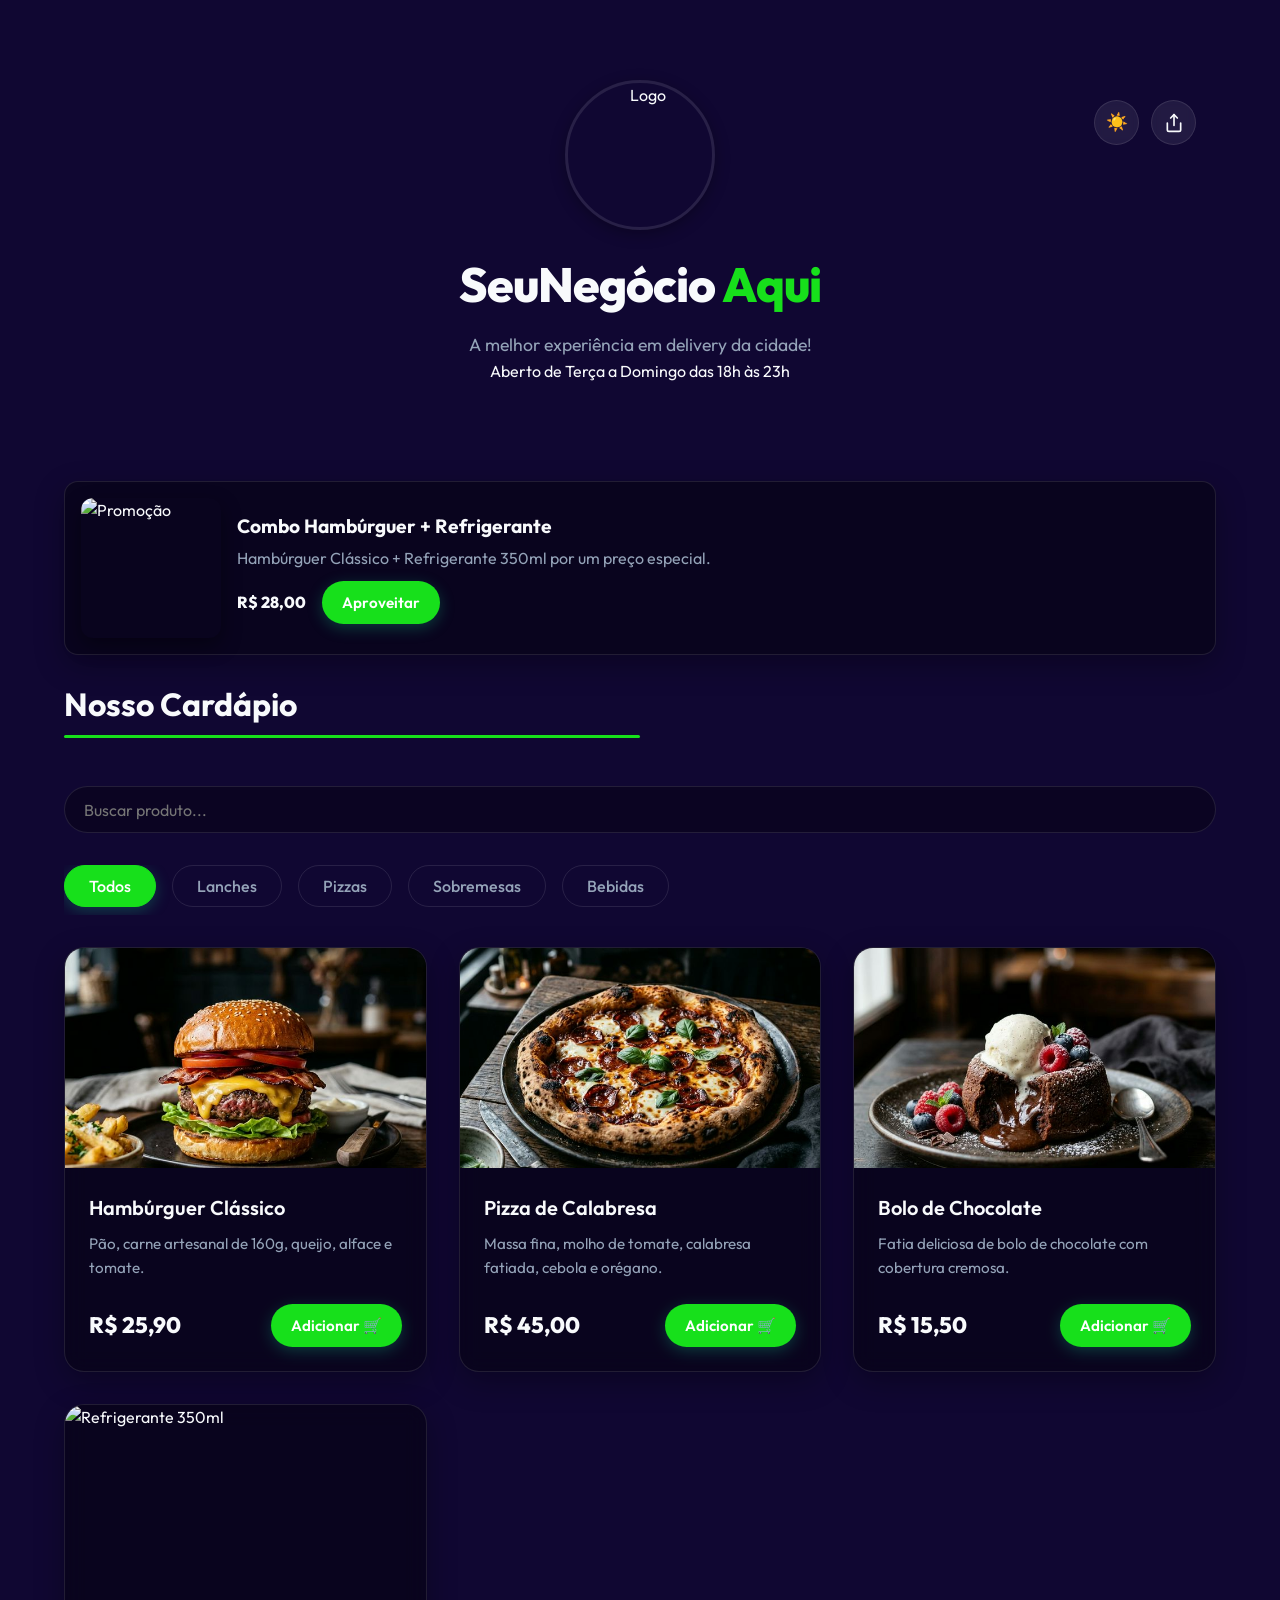
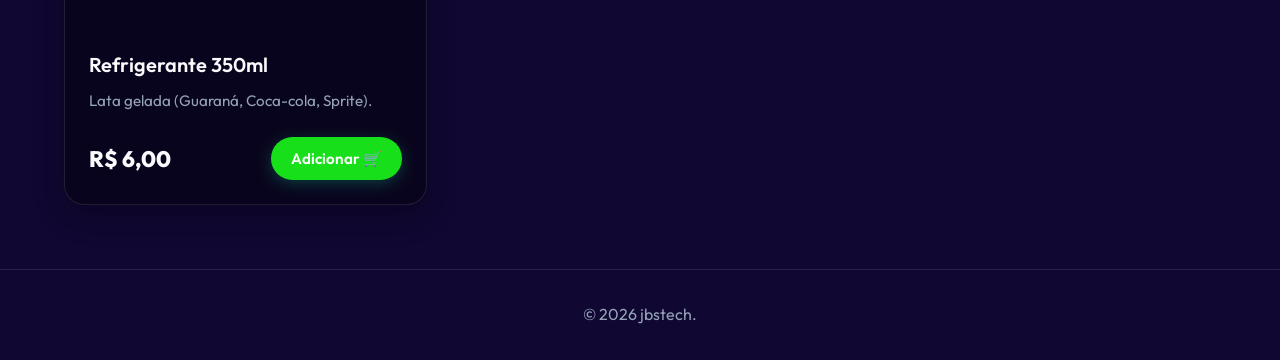
==== commit ec7b7114: "feat: transferir gestão cadastral do lojista para web, adicionar aba de relatórios web, tornar ender" ====
--- a/index.html
+++ b/index.html
@@ -92,18 +92,26 @@
             <h2>Seu Pedido</h2>
             <button id="close-cart" class="btn-close">&times;</button>
         </div>
-        <div id="cart-items" class="cart-items"></div>
-        <div class="cart-payment" style="padding: 0 1.5rem 1rem 1.5rem;">
-            <select id="cart-payment-method" class="cart-select">
-                <option value="">Forma de Pagamento...</option>
-                <option value="Pix">Pix</option>
-                <option value="Cartão de Crédito">Cartão de Crédito</option>
-                <option value="Cartão de Débito">Cartão de Débito</option>
-                <option value="Dinheiro">Dinheiro</option>
-            </select>
-        </div>
-        <div class="cart-observations">
-            <textarea id="cart-notes" placeholder="Endereço de entrega ou observações do pedido..." rows="2"></textarea>
+        <div class="cart-body" style="overflow-y: auto; flex: 1;">
+            <div id="cart-items" class="cart-items" style="overflow-y: visible; flex: none; padding-bottom: 0.5rem;"></div>
+            
+            <div class="cart-customer-info" style="padding: 0 1.5rem 0.5rem 1.5rem;">
+                <input type="text" id="cart-customer-name" class="cart-input" placeholder="Seu Nome completo..." style="margin-bottom: 0.5rem;">
+                <input type="tel" id="cart-customer-phone" class="cart-input" placeholder="Seu celular/WhatsApp...">
+            </div>
+
+            <div class="cart-payment" style="padding: 0 1.5rem 1rem 1.5rem;">
+                <select id="cart-payment-method" class="cart-select">
+                    <option value="">Forma de Pagamento...</option>
+                    <option value="Pix">Pix</option>
+                    <option value="Cartão de Crédito">Cartão de Crédito</option>
+                    <option value="Cartão de Débito">Cartão de Débito</option>
+                    <option value="Dinheiro">Dinheiro</option>
+                </select>
+            </div>
+            <div class="cart-observations" style="padding: 0 1.5rem 1rem 1.5rem;">
+                <textarea id="cart-notes" class="cart-input" placeholder="Endereço de entrega completo com número e bairro (Obrigatório)..." rows="2"></textarea>
+            </div>
         </div>
         <div class="cart-footer">
             <div class="cart-total"><span>Total:</span> <span id="cart-total-price">R$ 0,00</span></div>
--- a/style.css
+++ b/style.css
@@ -589,41 +589,29 @@
 /* --- Carrinho de Compras --- */
 .cart-fab {
     position: fixed;
-    bottom: 30px;
-    right: 30px;
+    bottom: 20px;
+    left: 50%;
+    transform: translateX(-50%);
     background: var(--accent);
     color: white;
     border: none;
-    width: 65px;
-    height: 65px;
-    border-radius: 50%;
-    font-size: 1.8rem;
+    width: 90%;
+    max-width: 450px;
+    height: 55px;
+    border-radius: 12px;
+    font-size: 1.05rem;
+    font-weight: 600;
     cursor: pointer;
     box-shadow: 0 4px 15px rgba(16, 185, 129, 0.4);
     z-index: 100;
+    display: flex;
     align-items: center;
-    justify-content: center;
-    transition: transform var(--transition-speed) ease;
-}
-
-.cart-fab:hover { transform: scale(1.1); }
-
-.cart-badge {
-    position: absolute;
-    top: -5px;
-    right: -5px;
-    background: #ef4444; /* Vermelho chamativo */
-    color: white;
-    font-size: 0.85rem;
-    font-weight: 800;
-    width: 24px;
-    height: 24px;
-    border-radius: 50%;
-    display: flex;
-    align-items: center;
-    justify-content: center;
-    border: 2px solid var(--primary-bg);
-}
+    justify-content: space-between;
+    padding: 0 1.2rem;
+    transition: transform 0.2s ease;
+}
+
+.cart-fab:hover { transform: translateX(-50%) scale(1.02); }
 
 .cart-overlay {
     position: fixed;
@@ -733,7 +721,7 @@
     padding: 0 1.5rem 1rem 1.5rem;
 }
 
-#cart-notes {
+.cart-input {
     width: 100%;
     background: var(--surface-muted);
     border: 1px solid var(--element-border);
@@ -747,7 +735,7 @@
     transition: border-color var(--transition-speed);
 }
 
-#cart-notes:focus { border-color: var(--accent); }
+.cart-input:focus { border-color: var(--accent); }
 
 /* --- Estilos para Produtos Esgotados --- */
 .card.sold-out {
@@ -773,4 +761,49 @@
     cursor: not-allowed;
     box-shadow: none;
     transform: none;
+}
+
+/* Toast Notification */
+.toast {
+    position: fixed;
+    bottom: 80px;
+    left: 50%;
+    transform: translateX(-50%) translateY(100px);
+    background: var(--accent);
+    color: white;
+    padding: 0.8rem 1.5rem;
+    border-radius: 999px;
+    font-weight: 600;
+    box-shadow: 0 4px 15px rgba(0,0,0,0.3);
+    opacity: 0;
+    visibility: hidden;
+    transition: all 0.4s cubic-bezier(0.175, 0.885, 0.32, 1.275);
+    z-index: 10000;
+    display: flex;
+    align-items: center;
+    gap: 0.5rem;
+    font-size: 0.95rem;
+}
+
+.toast.show {
+    transform: translateX(-50%) translateY(0);
+    opacity: 1;
+    visibility: visible;
+}
+
+/* Spinner animado */
+.spinner {
+    display: inline-block;
+    width: 16px;
+    height: 16px;
+    border: 2px solid rgba(255,255,255,0.3);
+    border-radius: 50%;
+    border-top-color: #fff;
+    animation: spin 1s ease-in-out infinite;
+    margin-right: 8px;
+    vertical-align: middle;
+}
+
+@keyframes spin {
+    to { transform: rotate(360deg); }
 }
